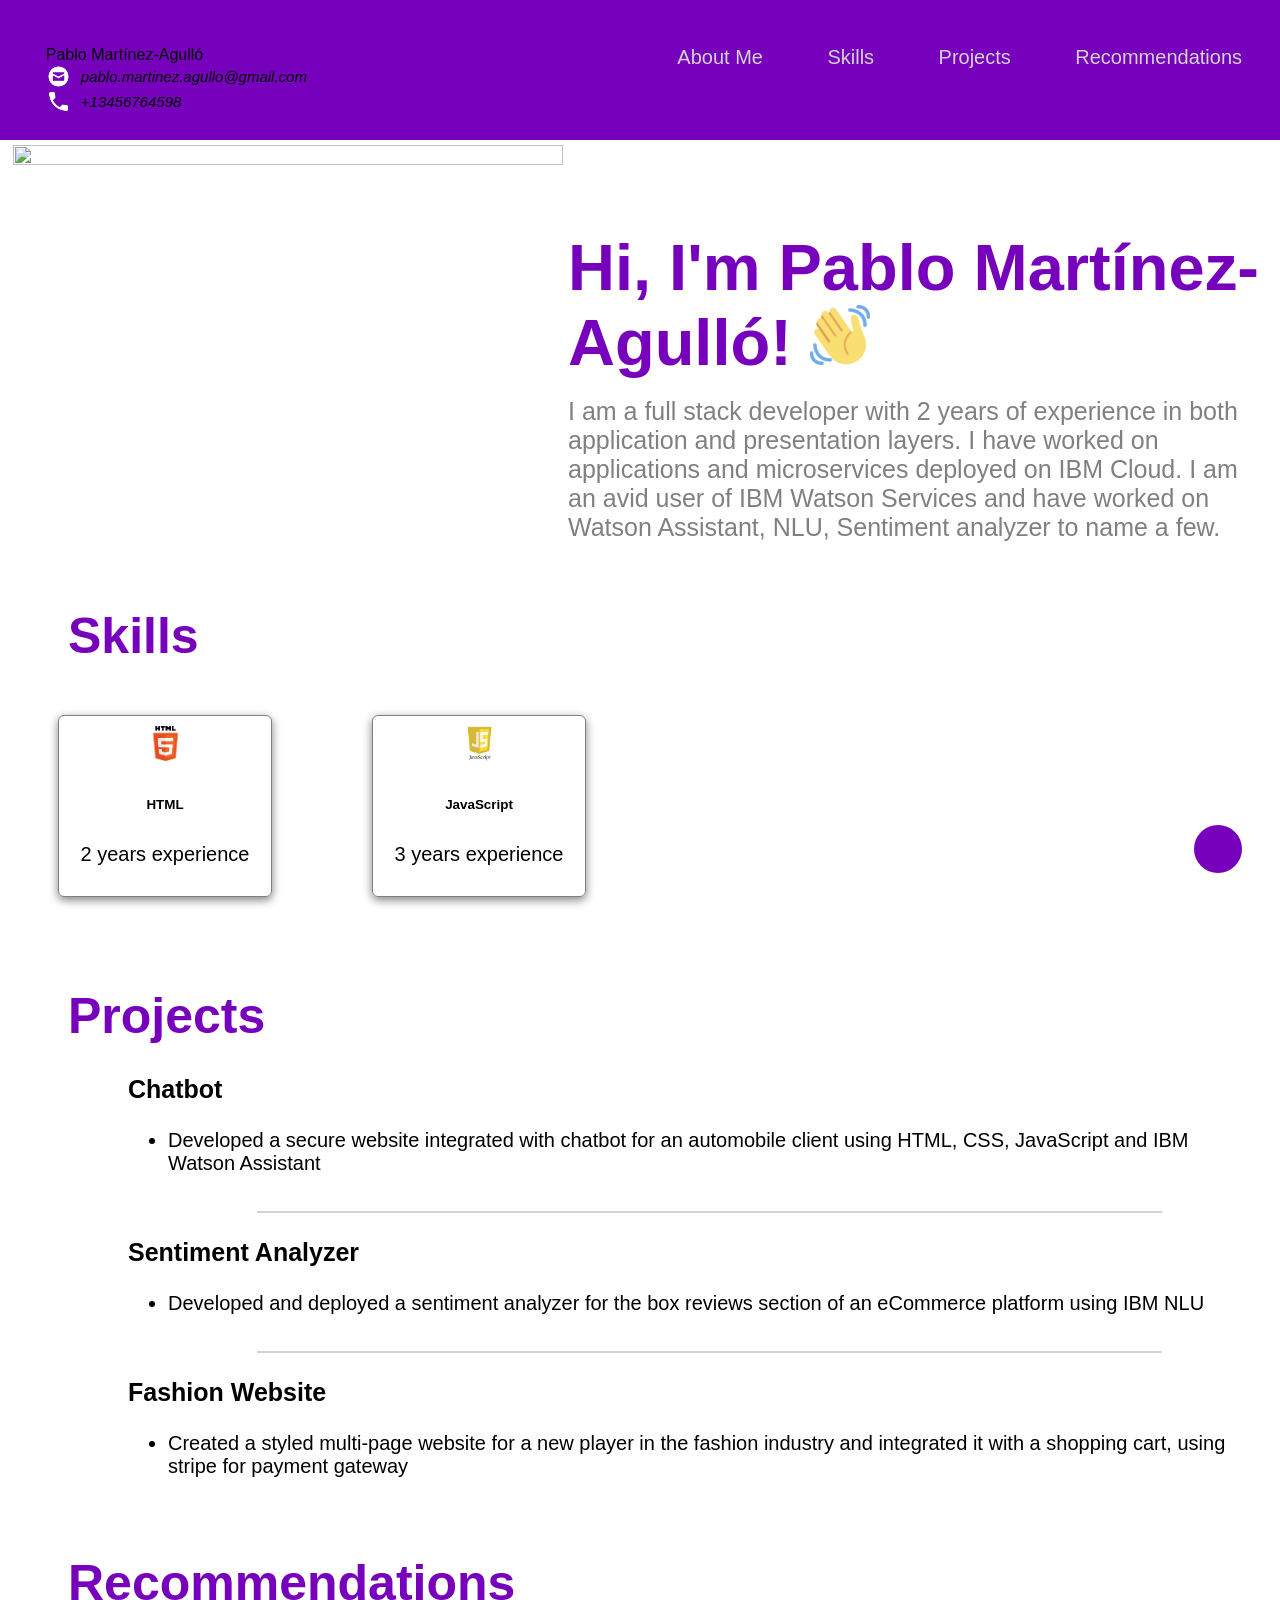
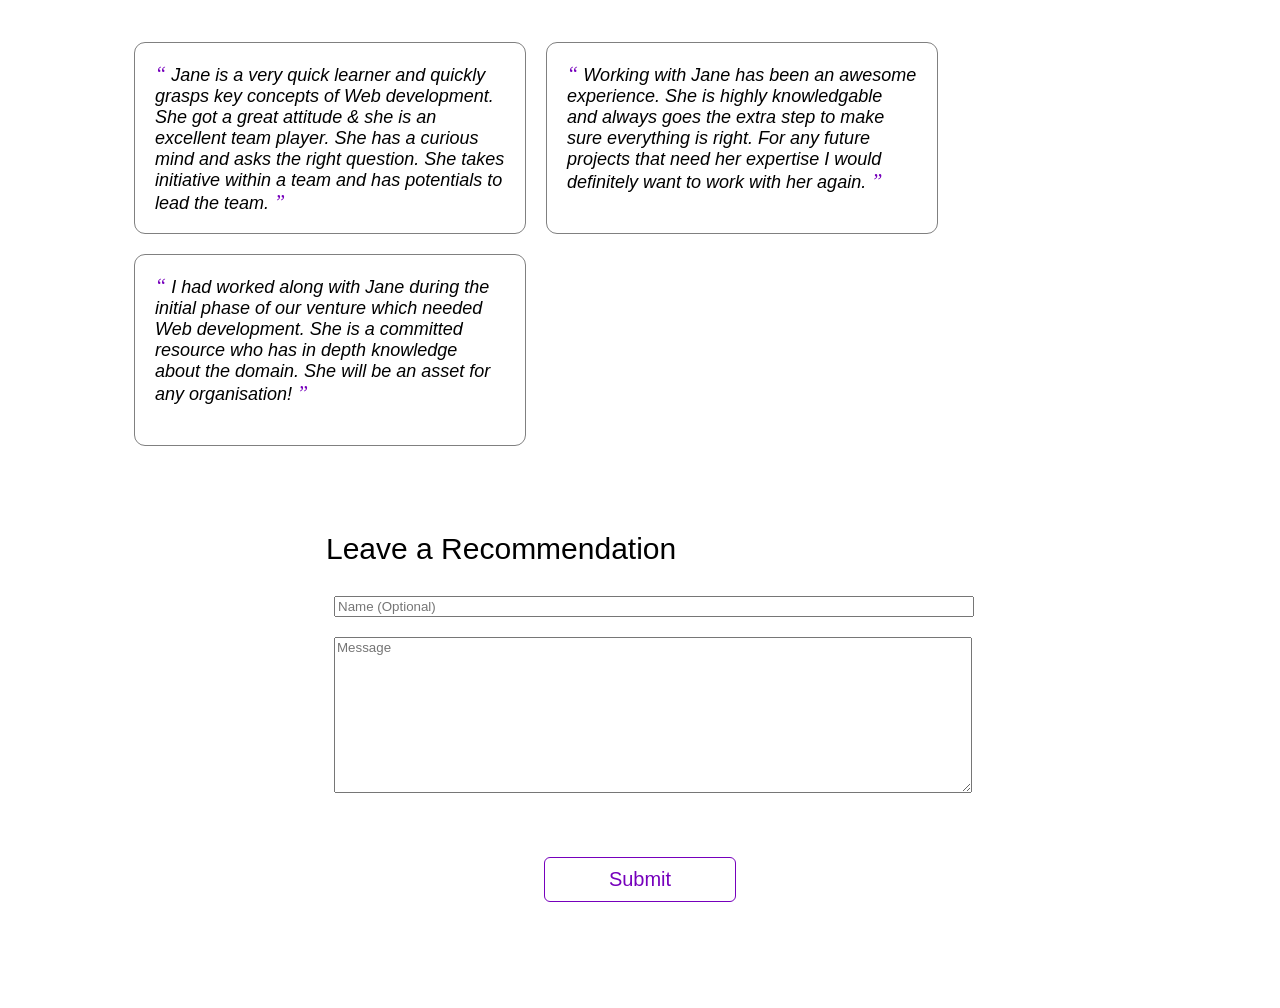
==== index.html @ 54e63b6b "first commit" ====
<!DOCTYPE html>
<html>
  <head>
    <title>Pablo Mart&iacute;nez-Agull&oacute; - Portfolio</title>
    <link rel="stylesheet" href="./style.css"/>
    <script src="./script.js"></script>
  </head>
  <body>
    <!-- Navigation Bar -->
    <nav>
      <div id="home">
        <div class="profile_name">
          Pablo Mart&iacute;nez-Agull&oacute;
          <div class="contact_info">
            <img src="html_finalprojimages/envelope.png" alt="https://icons8.com/icon/124377/circled-envelope"/>
          pablo.martinez.agullo@gmail.com
        </div>
        <div style="clear:both;"></div>
        <div class="contact_info">
          <img src="html_finalprojimages/phone.png" alt="https://icons8.com/icon/124377/circled-envelope"/>
          +13456764598

        </div>
        </div>
        <div class="topdiv">
          <a class="topmenu" href="#about-me">About Me</a>
          <a class="topmenu" href="#about-me">Skills</a>
          <a class="topmenu" href="#about-me">Projects</a>
          <a class="topmenu" href="#about-me">Recommendations</a>
          <!-- Add the links for Skills, Projects and Recommendation here -->

        </div>
      </div>    
    </nav>

    <!-- About Me -->
    <section id="about-me" class="container">
      <div>
        <img src="https://miro.medium.com/max/1400/1*qdAW1TjCN57h1lbuuzvchg.gif" class="profile_image"/>
      </div>

      <div>
          <h1>
            Hi, I'm Pablo Mart&iacute;nez-Agull&oacute;! <img src="html_finalprojimages/waving-hand.png" width="60px"/>
          </h1>
          <p>
            I am a full stack developer with 2 years of experience in both application and presentation layers.
            I have worked on applications and microservices deployed on IBM Cloud. 
            I am an avid user of IBM Watson Services and have worked on Watson Assistant, NLU, Sentiment analyzer to name a few.
          </p>
      </div>
    </section>
              
    <!-- Skills -->
    <section id="skills">
      <h2>Skills</h2>
      <div style="clear:both;"></div>

      <div class="all_skills">
        <div class="skill">
          <img src="html_finalprojimages/html5.png"/>
          <h6>HTML</h6>
          <p>2 years experience</p>
        </div>  

        <div class="skill">
          <img src="html_finalprojimages/js.jpeg"/>
          <h6>JavaScript</h6>
          <p>3 years experience</p>
        </div>  

        <!-- Add more skills here -->


      </div>
    </section>
          
    <!-- Projects -->
    <section class="projects" id="projects">
      <h2>
        Projects
      </h2>
      <div style="clear:both;"></div>

        <div id="projects-container" class="projects-container">
          <div class="project-card">
            <h3>Chatbot</h3>
            <ul>
              <li>Developed a secure website integrated with chatbot for an automobile client using HTML, CSS, JavaScript and IBM Watson Assistant</li>
            </ul>
          </div>
          <hr>
          <div class="project-card">
            <h3>Sentiment Analyzer</h3>
            <ul>
              <li>Developed and deployed a sentiment analyzer for the box reviews section of an eCommerce platform using IBM NLU</li>
            </ul>
          </div>
          <hr>
          <div class="project-card">
            <h3>Fashion Website</h3>
            <ul>
              <li>Created a styled multi-page website for a new player in the fashion industry and integrated it with a shopping cart, using stripe for payment gateway</li>
            </ul>
          </div>
    </div>
    </section>
    <div style="clear:both;"></div>

    <!-- Recommendations -->
    <section id="recommendations">
      <h2>Recommendations</h2>
      <div style="clear:both;"></div>
      <div class="all_recommendations" id="all_recommendations">
        <div class="recommendation">
          <span>&#8220;</span>
          Jane is a very quick learner and quickly grasps key concepts of Web development. 
          She got a great attitude & she is an excellent team player. 
          She has a curious mind and asks the right question. 
          She takes initiative within a team and has potentials to lead the team.
          <span>&#8221;</span>
        </div>
        <div class="recommendation">
          <span>&#8220;</span>
          Working with Jane has been an awesome experience. 
          She is highly knowledgable and always goes the extra step to make sure everything is right. 
          For any future projects that need her expertise I would definitely want to work with her again.
          <span>&#8221;</span>
        </div>
        <div class="recommendation">
          <span>&#8220;</span>
          I had worked along with Jane during the initial phase of our venture which needed Web development. 
          She is a committed resource who has in depth knowledge about the domain. 
          She will be an asset for any organisation! 
          <span>&#8221;</span>
        </div>
      </div>
    </section>

    <!-- Recommendation Form -->
    <section id="contact">
      <div class="flex_center">
        <fieldset>
          <legend class="introduction">Leave a Recommendation</legend>          
          <input type="text" placeholder="Name (Optional)"> <br/>
          <textarea id="new_recommendation" cols="500" rows="10" placeholder="Message"></textarea>
          <div class="flex_center">
            <button id="recommend_btn" onclick="addRecommendation()">Submit</button>
          </div>
        </fieldset>
      </div>
    </section>

    <div class="iconbutton">
      <a href="#home">
        <!--Add the code here for the logo to appear and the icon to be actionable-->
      </a>
    </div>

    <div class="popup" id="popup" class="flex_center">
      <img src="html_finalprojimages/checkmark--outline.svg"/>
      <h3><!-- Add appropriate text here--></h3>
      <button onclick="showPopup(false)">Ok</button>
    </div>
  </body>
</html>
---- style.css ----
body {
  font-family: 'Trebuchet MS', 'Lucida Sans Unicode', 'Lucida Grande', 'Lucida Sans', Arial, sans-serif;
}

/* Navigation Bar */

#home {
  background-color:  #7600bc;
  padding-bottom: 1cm;
  margin-left:-1cm;
  margin-right:-1cm;
  margin-top:-1cm;
  padding-top: 2cm;
  padding-bottom: 2cm;
  height: 5mm;
 }

.topmenu {
  color: lightgray;
  margin: 10px;
  padding: 20px;
  font-size: 20px;
  text-decoration:none;
}

.topmenu:hover {
  color: white;
  /* Add the styles here */
}

.topdiv {
  float: right;
  padding-right: 1cm;
}

.profile_name {
  float: left;
  padding-left: 2cm;
  /* Add the styles here */
}

.profile_name .contact_info {
  font-size: 15px;
  font-style: italic;
  display: flex;
  align-items: center;
  flex-direction: row;
}

.contact_info img {
  width:25px;
  margin-right: 10px;
  float:left;
}

/* Titles */

h2 {
  text-align: justify;
  font-size: 50px;
  text-align: center;
  float: left;
  color: #7600bc;
  margin: 30px;
  margin-left: 60px;
  margin-top: 40px;
  margin-bottom: 0px;
}

.introduction {
  text-align: justify;
  font-size: 30px;
  text-align: center;
  float: left;
  margin-top: 30px;
  margin-bottom: 20px;
  animation-duration: 5s;
  position: relative;
}

/* Used in the About Me sections */

.container {
  display: flex;
}

/* About Me */

.about-me {
  display: flex;
  align-items: center;
}

#about-me h1 {
  font-size: 65px;
  margin-top: 90px;
  color: #7600bc;
}

#about-me p {
  font-size: 25px;
  color: rgb(128, 128, 128);
  margin-top: -1cm;
}

.profile_image {
  width: 550px;
  height: fit-content;
  vertical-align: middle;
  margin: 5px;
}

/* Skills */

.all_skills {
  display: flex;
  flex-direction: row;
  flex-flow: wrap;
}

.skill {
  border: 1px solid gray;
  display: block;
  border-radius: 6px;
  text-align: center;
  margin: 50px;
  padding: 10px;
  width: 2in;
  font-size: 20px;
  box-shadow: 0 3px 10px gray;
}

.skill img {
  height: 35px;
  align-items: center;
}

.skills h6 {
  align-items: center;
  font-size: 20px;
  margin-block-start: 8px;
  margin-block-end: 5px;
  font-weight: bold;
} 

.skills p {
  align-items: center;
  font-size: 15px;
  color: gray;
  margin-block-start: 5px;
  margin-block-end: 5px;
} 

.flex_center {
  display: flex;
  align-items: center;
  justify-content: center;
}

/* Projects */

.projects-container {
  margin-top: 30px;
  margin-left: 60px;
}

.projects-container hr {
  border: 1px solid lightgray;
  width: 75%;
  margin-left: 5cm;
}

.project-card {
  margin: 0 15px 15px 30px;
  padding-bottom: 5px;
}

.project-card h3 {
  font-size: 25px;
  margin-left: 30px;
}

.project-card li {
  font-size: 20px;
  margin-left: 30px;
}

/* Recommendations */

.all_recommendations {
  display: flex;
  align-items: center;
  margin-left: 1in;
  flex-direction: row;
  flex-flow: wrap;
  padding: 20px;
}

.recommendation {
  font-style: italic;
  text-align: left;
  width: 21.875rem;
  padding: 1rem;
  background-color: #fff;
  border-radius: 11px;
  box-shadow: 0 3px 10px var(--primary-shadow);
  padding: 20px;
  margin: 10px;
  border:1px solid gray;
  font-size: 18px;
  height:150px
}

.recommendation span {
  color: #7600bc;
  font-size: 20px;
  font-family: 'Times New Roman', Times, serif;
}

/* Scroll to Top Button */

.iconbutton{
  width: 48px;
  height: 48px;
  border-radius: 100%;
  background-color: #7600bc;
  display: flex;
  align-items: center;
  justify-content: center;
  position: fixed;
  right: 3%;
  bottom: 3%;
  cursor: pointer;
}

/* Form Pop-up */

.popup {
  width:400px;
  background-color: #e8bcf0;
  border-radius: 3mm;
  top: 50%;
  left:50%;
  transform: translate(-50%,-50%);
  text-align: center;
  position: fixed;
  /* padding: 30px; */
  visibility: hidden;
}

.popup img {
  padding-top: 20px;
}

.popup button {
  background-color: #fff;
  border: 1px solid #7600bc;
  color: #7600bc;
  display: block;
  border-radius: 6px;
  text-align: center;
  margin: 50px;
  padding: 10px;
  width: 2in;
  font-size: 20px;
  margin-left: 25%;
}

.popup button:hover {
  background-color: #fff;
  border: 2px solid #7600bc;
  color: #7600bc;
  display: block;
  font-weight: bolder;
  text-align: center;
  cursor: pointer;
  margin-left: 25%;
}

/* Recommendation Form */

input, textarea {
  font-family: 'Trebuchet MS', 'Lucida Sans Unicode', 'Lucida Grande', 'Lucida Sans', Arial, sans-serif; 
  margin: 10px;  
  width:100%;
}

fieldset {
  display: flexbox;
  align-content: center;
  justify-content: center;  
  padding: 25px; 
  margin-left: 50px; 
  margin-right: 50px;   
  border: thin solid white;
  width: 50%;
}

/* Buttons */

button {
  background-color: #fff;
  border: 1px solid #7600bc;
  color: #7600bc;
  display: block;
  border-radius: 6px;
  text-align: center;
  margin: 50px;
  padding: 10px;
  width: 2in;
  font-size: 20px;
}

button:hover {
  background-color: #7600bc;
  border: 1px solid #7600bc;
  color: #fff;
  display: block;
  border-radius: 6px;
  text-align: center;
  cursor: pointer;
}
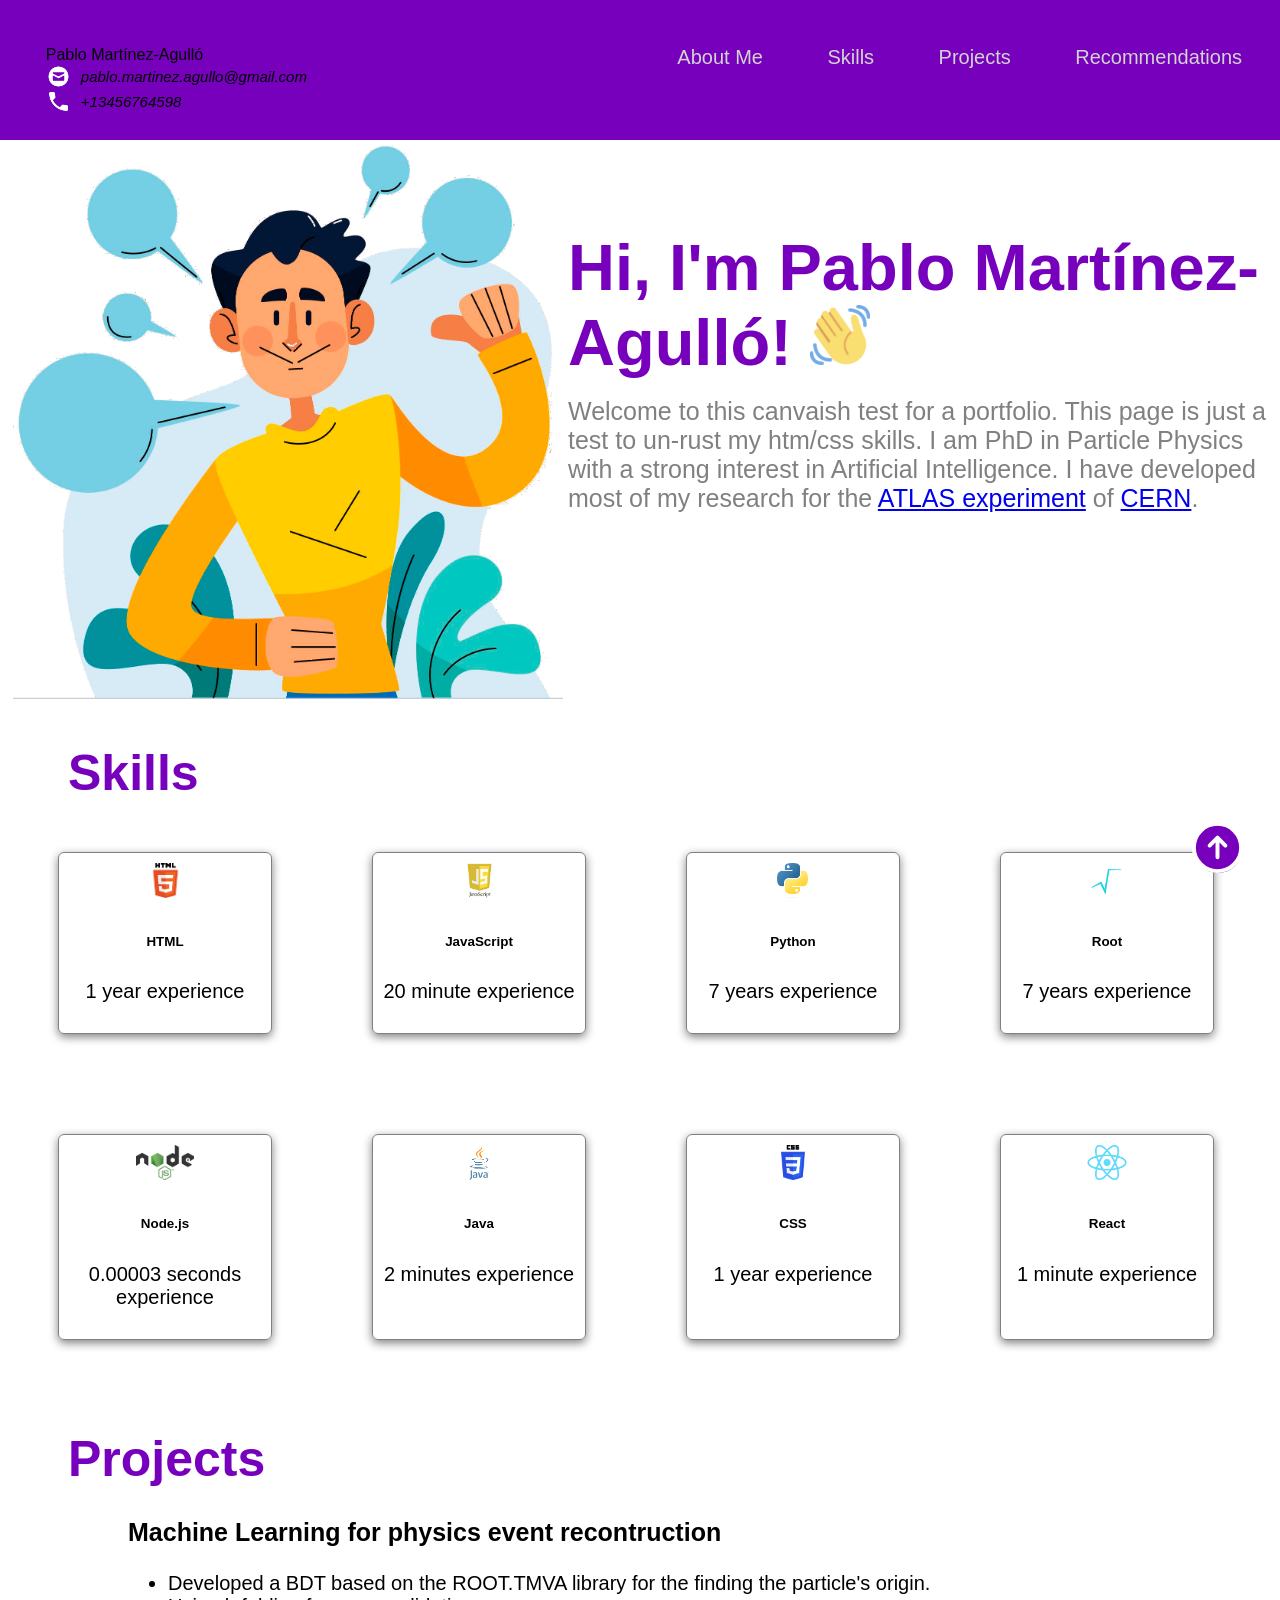
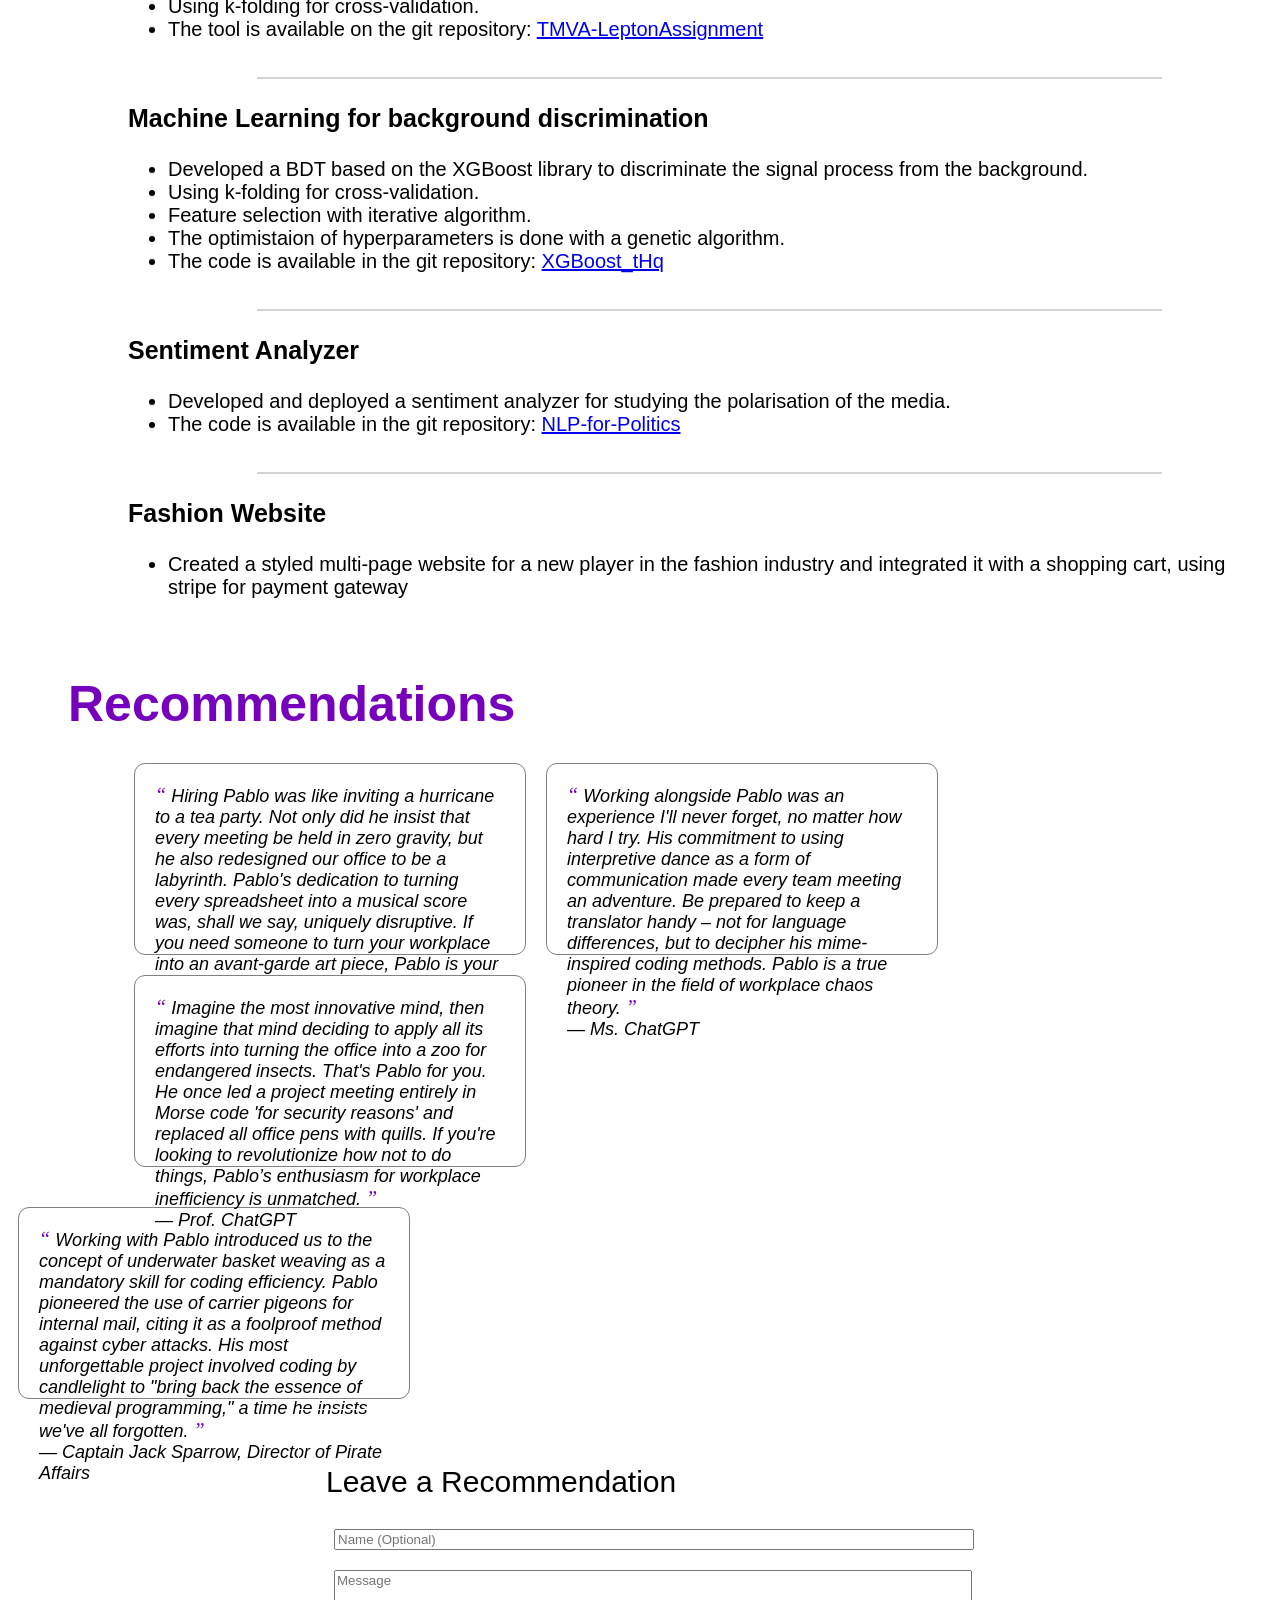
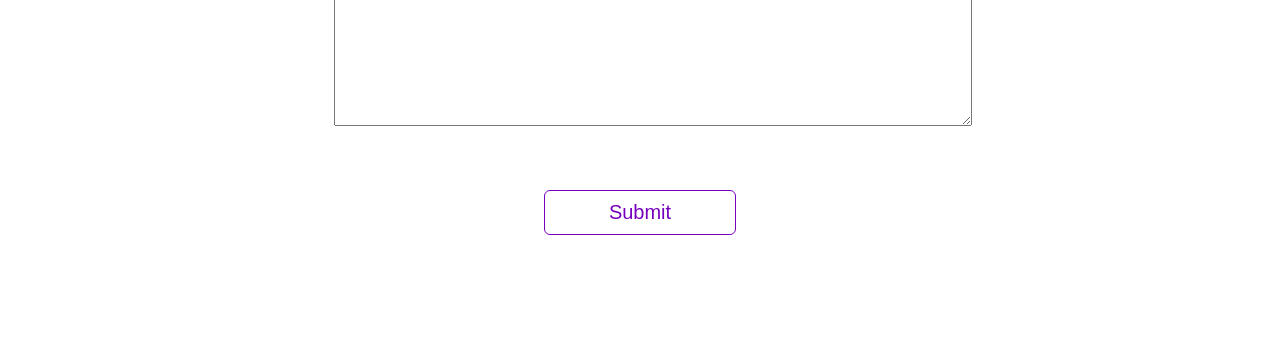
==== commit 3bb74d2c: "Add first set of modificitaions for personalisation" ====
--- a/index.html
+++ b/index.html
@@ -36,19 +36,19 @@
     <!-- About Me -->
     <section id="about-me" class="container">
       <div>
-        <img src="https://miro.medium.com/max/1400/1*qdAW1TjCN57h1lbuuzvchg.gif" class="profile_image"/>
+        <img src="html_finalprojimages/AboutME_new.png" class="profile_image"/>
       </div>
 
       <div>
-          <h1>
-            Hi, I'm Pablo Mart&iacute;nez-Agull&oacute;! <img src="html_finalprojimages/waving-hand.png" width="60px"/>
-          </h1>
-          <p>
-            I am a full stack developer with 2 years of experience in both application and presentation layers.
-            I have worked on applications and microservices deployed on IBM Cloud. 
-            I am an avid user of IBM Watson Services and have worked on Watson Assistant, NLU, Sentiment analyzer to name a few.
-          </p>
-      </div>
+        <h1>
+          Hi, I'm Pablo Mart&iacute;nez-Agull&oacute;! <img src="html_finalprojimages/waving-hand.png" width="60px"/>
+        </h1>
+        <p>
+          Welcome to this canvaish test for a portfolio. This page is just a test to un-rust my htm/css skills.
+          I am PhD in Particle Physics with a strong interest in Artificial Intelligence.
+          I have developed most of my research for the <a href="https://atlas.cern/" target="_blank">ATLAS experiment</a> of <a href="https://home.cern/" target="_blank">CERN</a>.
+        </p>
+    </div>
     </section>
               
     <!-- Skills -->
@@ -60,17 +60,50 @@
         <div class="skill">
           <img src="html_finalprojimages/html5.png"/>
           <h6>HTML</h6>
-          <p>2 years experience</p>
+          <p>1 year experience</p>
         </div>  
 
         <div class="skill">
           <img src="html_finalprojimages/js.jpeg"/>
           <h6>JavaScript</h6>
-          <p>3 years experience</p>
-        </div>  
-
-        <!-- Add more skills here -->
-
+          <p>20 minute experience</p>
+        </div>  
+
+        <div class="skill">
+          <img src="html_finalprojimages/python_logo.png"/>
+          <h6>Python</h6>
+          <p>7 years experience</p>
+        </div>  
+
+        <div class="skill">
+          <img src="html_finalprojimages/root_logo.png"/>
+          <h6>Root</h6>
+          <p>7 years experience</p>
+        </div>  
+
+        <div class="skill">
+          <img src="html_finalprojimages/node.png"/>
+          <h6>Node.js</h6>
+          <p>0.00003 seconds experience</p>
+        </div>  
+
+        <div class="skill">
+          <img src="html_finalprojimages/java.png"/>
+          <h6>Java</h6>
+          <p>2 minutes experience</p>
+        </div>  
+
+        <div class="skill">
+          <img src="html_finalprojimages/CSS3.png"/>
+          <h6>CSS</h6>
+          <p>1 year experience</p>
+        </div>  
+
+        <div class="skill">
+          <img src="html_finalprojimages/react.png"/>
+          <h6>React</h6>
+          <p>1 minute experience</p>
+        </div>  
 
       </div>
     </section>
@@ -84,16 +117,30 @@
 
         <div id="projects-container" class="projects-container">
           <div class="project-card">
-            <h3>Chatbot</h3>
-            <ul>
-              <li>Developed a secure website integrated with chatbot for an automobile client using HTML, CSS, JavaScript and IBM Watson Assistant</li>
+            <h3>Machine Learning for physics event recontruction</h3>
+            <ul>
+              <li> Developed a BDT based on the ROOT.TMVA library for the finding the particle's origin. </li>
+              <li> Using k-folding for cross-validation. </li>
+              <li>The tool is available on the git repository: <a href="https://github.com/MartinezAgullo/Root_with_Python/tree/main/TMVA" target="_blank">TMVA-LeptonAssignment</a> </li>
             </ul>
           </div>
           <hr>
           <div class="project-card">
+            <h3>Machine Learning for background discrimination</h3>
+            <ul>
+              <li>Developed a BDT based on the XGBoost library to discriminate the signal process from the background. </li>
+              <li> Using k-folding for cross-validation. </li>
+              <li> Feature selection with iterative algorithm. </li>
+              <li> The optimistaion of hyperparameters is done with a genetic algorithm. </li>
+              <li> The code is available in the git repository: <a href="https://github.com/MartinezAgullo/XGBoost_tHq" target="_blank">XGBoost_tHq</a></li>
+            </ul>
+          </div>
+          <hr>
+          <div class="project-card">
             <h3>Sentiment Analyzer</h3>
             <ul>
-              <li>Developed and deployed a sentiment analyzer for the box reviews section of an eCommerce platform using IBM NLU</li>
+              <li>Developed and deployed a sentiment analyzer for studying the polarisation of the media.</li> 
+              <li>The code is available in the git repository: <a href= https://github.com/MartinezAgullo/NLP-for-Politics" target="_blank">NLP-for-Politics</a> </li>
             </ul>
           </div>
           <hr>
@@ -114,27 +161,45 @@
       <div class="all_recommendations" id="all_recommendations">
         <div class="recommendation">
           <span>&#8220;</span>
-          Jane is a very quick learner and quickly grasps key concepts of Web development. 
-          She got a great attitude & she is an excellent team player. 
-          She has a curious mind and asks the right question. 
-          She takes initiative within a team and has potentials to lead the team.
+          Hiring Pablo was like inviting a hurricane to a tea party. 
+          Not only did he insist that every meeting be held in zero gravity, but he also redesigned our office to be a labyrinth. 
+          Pablo's dedication to turning every spreadsheet into a musical score was, shall we say, uniquely disruptive. 
+          If you need someone to turn your workplace into an avant-garde art piece, Pablo is your man. Just don’t expect to find your desk where you left it.
           <span>&#8221;</span>
+          <br/>
+          <em>— Dr. ChatGPT</em>
         </div>
         <div class="recommendation">
           <span>&#8220;</span>
-          Working with Jane has been an awesome experience. 
-          She is highly knowledgable and always goes the extra step to make sure everything is right. 
-          For any future projects that need her expertise I would definitely want to work with her again.
+          Working alongside Pablo was an experience I'll never forget, no matter how hard I try. 
+          His commitment to using interpretive dance as a form of communication made every team meeting an adventure. 
+          Be prepared to keep a translator handy – not for language differences, but to decipher his mime-inspired coding methods. 
+          Pablo is a true pioneer in the field of workplace chaos theory.
           <span>&#8221;</span>
+          <br/>
+          <em>— Ms. ChatGPT</em>
         </div>
         <div class="recommendation">
           <span>&#8220;</span>
-          I had worked along with Jane during the initial phase of our venture which needed Web development. 
-          She is a committed resource who has in depth knowledge about the domain. 
-          She will be an asset for any organisation! 
+          Imagine the most innovative mind, then imagine that mind deciding to apply all its efforts into turning the office into a zoo for endangered insects. 
+          That's Pablo for you. He once led a project meeting entirely in Morse code 'for security reasons' and replaced all office pens with quills. 
+          If you're looking to revolutionize how not to do things, Pablo’s enthusiasm for workplace inefficiency is unmatched.
           <span>&#8221;</span>
-        </div>
-      </div>
+          <br/>
+          <em>— Prof. ChatGPT</em>
+        </div>
+      </div>
+      <div class="recommendation">
+        <span>&#8220;</span>
+      
+        Working with Pablo introduced us to the concept of underwater basket weaving as a mandatory skill for coding efficiency. 
+        Pablo pioneered the use of carrier pigeons for internal mail, citing it as a foolproof method against cyber attacks. 
+        His most unforgettable project involved coding by candlelight to "bring back the essence of medieval programming," a time he insists we've all forgotten. 
+        <span>&#8221;</span>
+        <br/>
+        <em>— Captain Jack Sparrow, Director of Pirate Affairs</em>
+      </div>
+      
     </section>
 
     <!-- Recommendation Form -->
@@ -153,13 +218,15 @@
 
     <div class="iconbutton">
       <a href="#home">
-        <!--Add the code here for the logo to appear and the icon to be actionable-->
+        <svg xmlns="http://www.w3.org/2000/svg" fill="none" viewBox="0 0 24 24" stroke-width="1.5" stroke="white" width="63px">
+          <path stroke-linecap="round" stroke-linejoin="round" d="M15 11.25l-3-3m0 0l-3 3m3-3v7.5M21 12a9 9 0 11-18 0 9 9 0 0118 0z" />
+        </svg>
       </a>
     </div>
 
     <div class="popup" id="popup" class="flex_center">
       <img src="html_finalprojimages/checkmark--outline.svg"/>
-      <h3><!-- Add appropriate text here--></h3>
+      <h3></h3>
       <button onclick="showPopup(false)">Ok</button>
     </div>
   </body>
